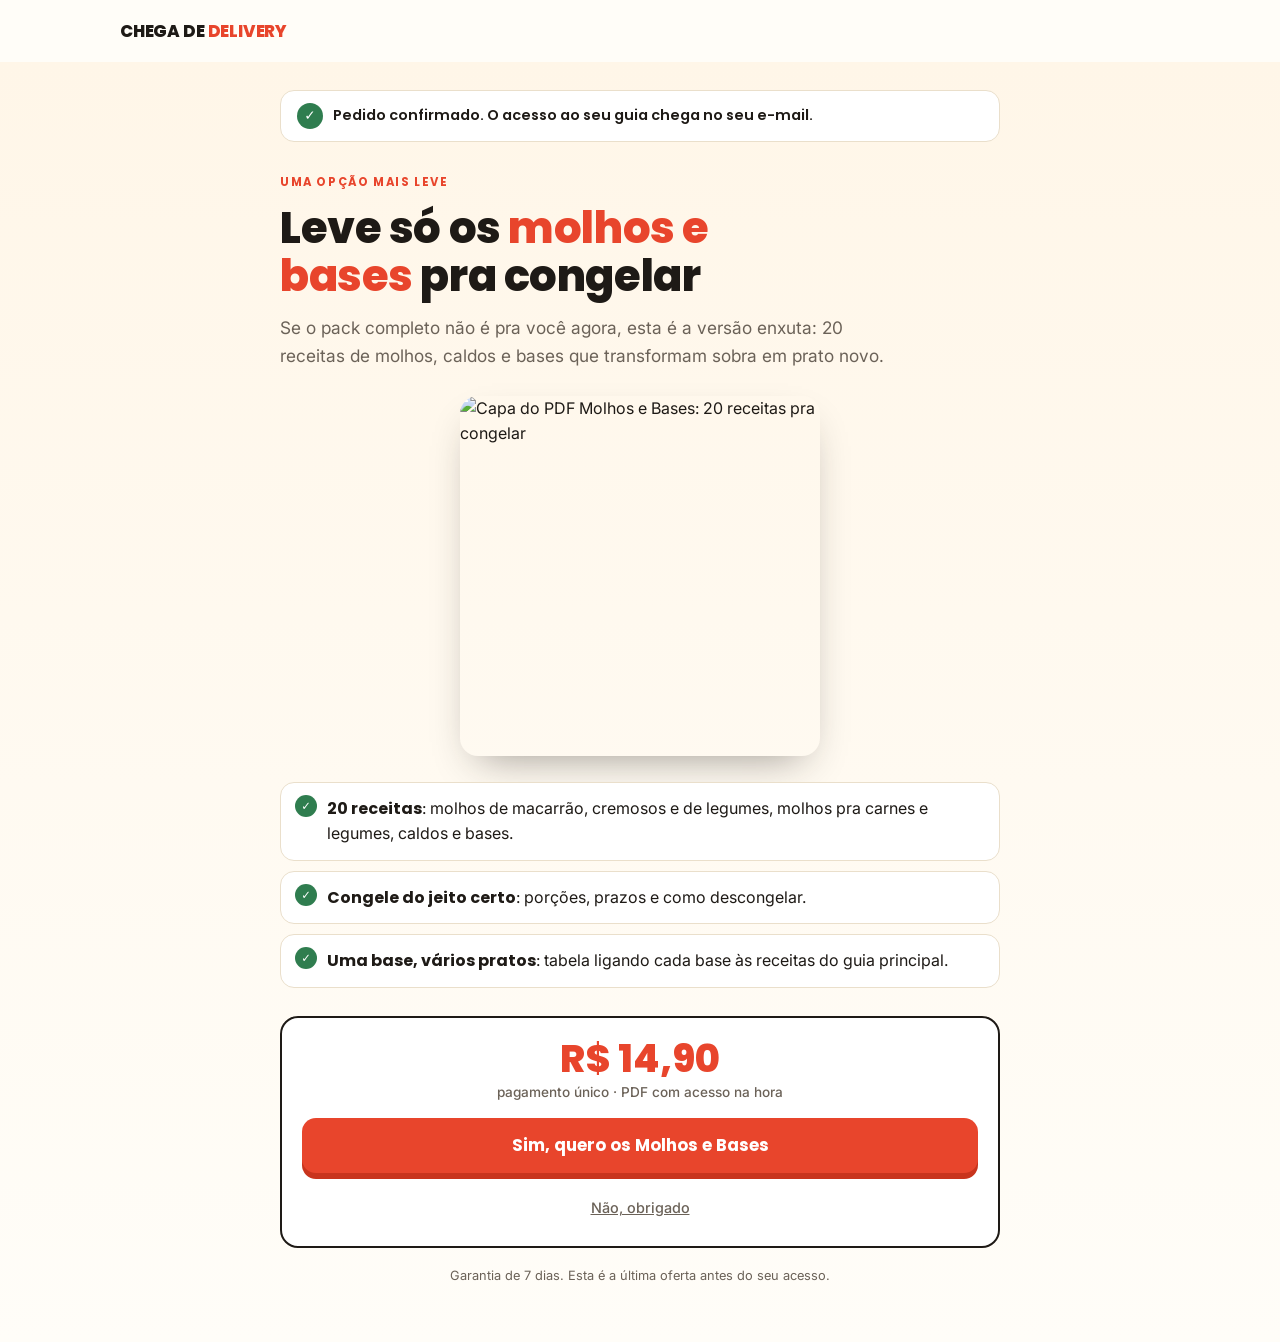
==== molhos-e-bases.html @ 117c8f9f "Add files via upload" ====
<!doctype html>
<html lang="pt-BR">
<head>
<meta charset="utf-8">
<meta name="viewport" content="width=device-width,initial-scale=1,viewport-fit=cover">
<title>Molhos e Bases · Chega de Delivery</title>
<meta name="robots" content="noindex,nofollow">
<meta name="theme-color" content="#E8452C">
<link rel="icon" href="data:image/svg+xml,%3Csvg xmlns='http://www.w3.org/2000/svg' viewBox='0 0 64 64'%3E%3Crect width='64' height='64' rx='14' fill='%23E8452C'/%3E%3Crect x='14' y='20' width='36' height='26' rx='6' fill='%23FFF6E8'/%3E%3Ccircle cx='38' cy='33' r='7' fill='%23F6B93B'/%3E%3C/svg%3E">
<link rel="preconnect" href="https://fonts.googleapis.com"><link rel="preconnect" href="https://fonts.gstatic.com" crossorigin>
<link href="https://fonts.googleapis.com/css2?family=Inter:wght@400;500;600&family=Poppins:wght@500;600;700;800&display=swap" rel="stylesheet">
<link rel="stylesheet" href="assets/style.css">
<style>
.up{padding-block:28px 56px;background:linear-gradient(180deg,var(--cream),var(--paper))}
.up .wrap{max-width:760px}
.ok{display:flex;gap:10px;align-items:center;background:#fff;border:1.5px solid var(--line);border-radius:14px;padding:12px 16px;font:600 .9rem/1.35 var(--f-h);margin-bottom:26px}
.ok i{flex:none;width:26px;height:26px;border-radius:50%;background:var(--green);color:#fff;font:800 .85rem/26px var(--f-h);text-align:center;font-style:normal}
.up h1{font-size:clamp(1.8rem,6.6vw,2.7rem);margin:10px 0 14px}
.up .cv{width:min(100%,360px);margin:26px auto;border-radius:var(--r);box-shadow:0 18px 40px -18px rgba(30,26,22,.45)}
.list{list-style:none;padding:0;margin:22px 0;display:grid;gap:10px}
.list li{position:relative;background:#fff;border:1.5px solid var(--line);border-radius:14px;padding:13px 16px 13px 46px}
.list li::before{content:"✓";position:absolute;left:14px;top:12px;width:22px;height:22px;border-radius:50%;background:var(--green);color:#fff;font:800 .72rem/22px var(--f-h);text-align:center}
.list b{font-family:var(--f-h)}
.buy{background:#fff;border:2px solid var(--ink);border-radius:var(--r);padding:22px 20px;text-align:center;margin-top:28px}
.buy .pr{font:800 2.4rem/1 var(--f-h);color:var(--tomato)}
.buy .pr small{display:block;font:500 .85rem var(--f-b);color:var(--muted);margin-top:6px}
.buy .btn{width:100%;margin-top:18px}
.no{display:block;margin:18px auto 0;background:none;border:0;color:var(--muted);font:500 .9rem var(--f-b);text-decoration:underline;cursor:pointer;padding:8px}
.fine{font-size:.8rem;color:var(--muted);margin-top:18px;text-align:center}
</style>
</head>
<body>
<header class="top"><div class="wrap">
  <span class="brand">CHEGA DE <i>DELIVERY</i></span>
</div></header>
<main>
<section class="up"><div class="wrap">

  <div class="ok"><i>✓</i><span>Pedido confirmado. O acesso ao seu guia chega no seu e-mail.</span></div>
  <span class="eyebrow">Uma opção mais leve</span>
  <h1>Leve só os <span class="hl">molhos e bases</span> pra congelar</h1>
  <p class="lead">Se o pack completo não é pra você agora, esta é a versão enxuta: 20 receitas de molhos, caldos e bases que transformam sobra em prato novo.</p>
  <img class="cv" src="assets/img/molhos-e-bases.webp" width="640" height="640" alt="Capa do PDF Molhos e Bases: 20 receitas pra congelar">
  <ul class="list">
    <li><b>20 receitas</b>: molhos de macarrão, cremosos e de legumes, molhos pra carnes e legumes, caldos e bases.</li>
    <li><b>Congele do jeito certo</b>: porções, prazos e como descongelar.</li>
    <li><b>Uma base, vários pratos</b>: tabela ligando cada base às receitas do guia principal.</li>
  </ul>
  <div class="buy">
    <div class="pr">R$ 14,90<small>pagamento único · PDF com acesso na hora</small></div>
    <button type="button" class="btn kirvano-payment-trigger">Sim, quero os Molhos e Bases</button>
    <button type="button" class="no kirvano-refuse-trigger">Não, obrigado</button>
  </div>
  <p class="fine">Garantia de 7 dias. Esta é a última oferta antes do seu acesso.</p>

</div></section>
</main>
<script>
  var offer = "6597bd7a-7107-4d03-a66f-29634cfbce99";
  var nextPageURL = null;
  var refusePageURL = null;
</script>
<script src="https://snippets.kirvano.com/upsell.min.js"></script>
</body>
</html>
---- assets/style.css ----
:root{
  --tomato:#E8452C; --tomato-d:#C8341D; --ink:#1E1A16; --cream:#FFF6E8; --mustard:#F6B93B; --green:#2F7D4F; --paper:#FFFDF8;
  --muted:#6B6258; --line:#EADFCB; --r:18px;
  --f-h:'Poppins',system-ui,-apple-system,'Segoe UI',sans-serif; --f-b:'Inter',system-ui,-apple-system,'Segoe UI',sans-serif;
}
*{box-sizing:border-box}
html{scroll-behavior:smooth;-webkit-text-size-adjust:100%}
body{margin:0;background:var(--paper);color:var(--ink);font:400 16px/1.6 var(--f-b);-webkit-font-smoothing:antialiased}
body.has-sticky{padding-bottom:84px}
img{max-width:100%;height:auto;display:block}
a{color:inherit}
h1,h2,h3{font-family:var(--f-h);line-height:1.12;margin:0;text-wrap:balance;letter-spacing:-.01em}
h1{font-weight:800;font-size:clamp(2rem,7.4vw,3.5rem)}
h2{font-weight:800;font-size:clamp(1.55rem,5.4vw,2.4rem)}
h3{font-weight:700;font-size:1.1rem}
p{margin:0}
.wrap{width:100%;max-width:1080px;margin:0 auto;padding-inline:20px}
.hl{color:var(--tomato)}
.eyebrow{font:700 .72rem/1 var(--f-h);letter-spacing:.14em;text-transform:uppercase;color:var(--tomato)}
section{padding-block:56px}
.lead{font-size:1.08rem;color:var(--muted);max-width:56ch}

/* barra de promoção */
.promo{display:flex;justify-content:center;align-items:center;gap:12px;flex-wrap:wrap;background:var(--ink);color:#fff;font-size:.82rem;padding:9px 16px;text-decoration:none;text-align:center}
.promo[hidden]{display:none}
.promo b{color:var(--mustard)}
.promo .t{font-family:var(--f-h);font-weight:700;font-variant-numeric:tabular-nums;background:var(--tomato);padding:2px 10px;border-radius:99px}

/* topo */
.top .wrap{display:flex;align-items:center;justify-content:space-between;height:62px}
.brand{font:800 1.05rem/1 var(--f-h);text-decoration:none;letter-spacing:-.01em}
.brand i{font-style:normal;color:var(--tomato)}
.top .mini{font:600 .85rem var(--f-h);text-decoration:none;color:var(--tomato)}

/* botões */
.btn{display:inline-flex;align-items:center;justify-content:center;gap:8px;background:var(--tomato);color:#fff;font:700 1.05rem/1.2 var(--f-h);padding:17px 28px;border-radius:14px;text-decoration:none;border:0;cursor:pointer;box-shadow:0 6px 0 var(--tomato-d);transition:transform .08s,box-shadow .08s;text-align:center}
.btn:hover{transform:translateY(2px);box-shadow:0 4px 0 var(--tomato-d)}
.btn:active{transform:translateY(5px);box-shadow:0 1px 0 var(--tomato-d)}
.btn.block{display:flex;width:100%}
.btn small{font-weight:500;opacity:.9;font-size:.85em}
.note{font-size:.84rem;color:var(--muted)}

/* hero */
.hero{padding-block:28px 56px;background:linear-gradient(180deg,var(--cream),var(--paper))}
.hero .grid{display:grid;gap:36px;align-items:center}
.hero h1{margin:14px 0 18px}
.hero .lead{margin-bottom:26px}
.hero .cta{display:flex;flex-direction:column;gap:12px;align-items:flex-start}
.hero .cta .btn{width:100%}
.pills{display:flex;flex-wrap:wrap;gap:8px;margin-top:22px}
.pills span{background:#fff;border:1.5px solid var(--line);border-radius:99px;padding:6px 13px;font:600 .8rem var(--f-h)}
.cover{position:relative;max-width:360px;margin-inline:auto}
.cover img{border-radius:10px;box-shadow:0 24px 50px -18px rgba(30,26,22,.45),0 4px 0 rgba(0,0,0,.04);transform:rotate(-2.5deg)}
.cover .tag{position:absolute;right:-6px;bottom:-14px;background:var(--mustard);color:var(--ink);font:800 .9rem/1.15 var(--f-h);padding:12px 16px;border-radius:14px;transform:rotate(4deg);box-shadow:0 8px 20px -8px rgba(0,0,0,.4)}

/* faixa */
.strip{background:var(--tomato);color:#fff;padding-block:26px}
.strip .wrap{display:grid;grid-template-columns:repeat(3,1fr);gap:10px;text-align:center}
.strip b{display:block;font:800 clamp(1.6rem,6vw,2.4rem)/1 var(--f-h)}
.strip span{font-size:.78rem;opacity:.95;display:block;margin-top:6px;line-height:1.3}

/* dor */
.pain{background:var(--paper)}
.pain h2{margin:10px 0 18px}
.pain ul{list-style:none;padding:0;margin:26px 0 0;display:grid;gap:12px}
.pain li{background:var(--cream);border-radius:var(--r);padding:16px 18px 16px 52px;position:relative;border:1.5px solid var(--line)}
.pain li::before{content:"✕";position:absolute;left:18px;top:15px;width:24px;height:24px;border-radius:50%;background:var(--tomato);color:#fff;font:800 .72rem/24px var(--f-h);text-align:center}
.pain .turn{margin-top:26px;font:700 1.15rem/1.35 var(--f-h)}

/* como funciona */
.how{background:var(--ink);color:#fff}
.how h2{margin:10px 0 30px}
.how .eyebrow{color:var(--mustard)}
.steps{display:grid;gap:16px;counter-reset:s}
.step{background:rgba(255,255,255,.07);border-radius:var(--r);padding:20px 20px 20px 70px;position:relative}
.step::before{counter-increment:s;content:counter(s);position:absolute;left:18px;top:18px;width:38px;height:38px;border-radius:50%;background:var(--mustard);color:var(--ink);font:800 1.1rem/38px var(--f-h);text-align:center}
.step h3{margin-bottom:4px}
.step p{color:#E6DCCB;font-size:.95rem}
.how .tl{margin-top:30px;display:grid;gap:24px;align-items:center}
.how .tl img{border-radius:10px;max-width:340px;margin-inline:auto;box-shadow:0 20px 40px -16px rgba(0,0,0,.6)}

/* conteúdo */
.inside{background:var(--cream)}
.inside h2{margin:10px 0 12px}
.items{display:grid;gap:18px;margin-top:30px;grid-template-columns:1fr}
.item{background:#fff;border:1.5px solid var(--line);border-radius:var(--r);padding:14px;display:grid;grid-template-columns:104px 1fr;gap:14px;align-items:center}
.item img{border-radius:8px;border:1px solid var(--line)}
.item h3{margin-bottom:4px;font-size:1rem}
.item p{font-size:.9rem;color:var(--muted);line-height:1.45}
.item .n{color:var(--tomato);font-weight:800}

/* calculadora (espaço reservado) */
#calculadora[hidden]{display:none}

/* exemplo de receita */
.sample .grid{display:grid;gap:30px;align-items:center}
.sample h2{margin:10px 0 14px}
.sample img{max-width:340px;margin-inline:auto;border-radius:10px;box-shadow:0 20px 44px -18px rgba(30,26,22,.4);border:1px solid var(--line)}
.checks{list-style:none;padding:0;margin:18px 0 0;display:grid;gap:10px}
.checks li{padding-left:30px;position:relative}
.checks li::before{content:"✓";position:absolute;left:0;top:1px;width:21px;height:21px;border-radius:50%;background:var(--green);color:#fff;font:800 .72rem/21px var(--f-h);text-align:center}

/* oferta */
.offer{background:linear-gradient(180deg,var(--paper),var(--cream))}
.offer .head{text-align:center;margin-bottom:28px}
.offer .head h2{margin-top:10px}
.box{max-width:520px;margin:0 auto;background:#fff;border:3px solid var(--ink);border-radius:24px;padding:26px 22px;box-shadow:10px 10px 0 var(--mustard)}
.box .name{font:800 1.25rem var(--f-h)}
.box .sub{color:var(--muted);font-size:.9rem;margin-bottom:16px}
.box ul{list-style:none;padding:0;margin:0 0 20px;display:grid;gap:9px;font-size:.96rem}
.box li{padding-left:28px;position:relative}
.box li::before{content:"✓";position:absolute;left:0;top:2px;width:20px;height:20px;border-radius:50%;background:var(--green);color:#fff;font:800 .68rem/20px var(--f-h);text-align:center}
.priceline{border-top:2px dashed var(--line);padding-top:18px;margin-bottom:16px;text-align:center}
.price{font:800 3rem/1 var(--f-h);color:var(--tomato)}
.price small{font-size:1rem;font-weight:700;color:var(--ink);margin-right:4px}
.then{margin-top:8px;font-size:.92rem;color:var(--muted)}
.then b{color:var(--ink)}
.cd{margin-top:12px;font-size:.88rem;background:var(--cream);border-radius:12px;padding:9px 12px;display:inline-block}
.cd b{font-family:var(--f-h);font-variant-numeric:tabular-nums;color:var(--tomato)}
.safe{display:flex;flex-wrap:wrap;gap:6px 14px;justify-content:center;margin-top:14px;font-size:.8rem;color:var(--muted)}
.guar{max-width:520px;margin:22px auto 0;display:grid;grid-template-columns:54px 1fr;gap:14px;align-items:center;font-size:.92rem;color:var(--muted)}
.guar .seal{width:54px;height:54px;border-radius:50%;background:var(--green);color:#fff;font:800 1.2rem/54px var(--f-h);text-align:center}
.guar b{color:var(--ink)}

/* honestidade */
.honest .card{background:var(--ink);color:#fff;border-radius:24px;padding:28px 22px}
.honest h2{margin:10px 0 16px;font-size:clamp(1.4rem,5vw,2rem)}
.honest .eyebrow{color:var(--mustard)}
.honest p{color:#E6DCCB;margin-bottom:12px}
.honest p:last-child{margin-bottom:0}

/* faq */
.faq h2{margin-bottom:22px}
details{border-bottom:1.5px solid var(--line);padding:4px 0}
summary{cursor:pointer;list-style:none;font:700 1rem/1.35 var(--f-h);padding:16px 34px 16px 0;position:relative}
summary::-webkit-details-marker{display:none}
summary::after{content:"+";position:absolute;right:4px;top:12px;font:700 1.5rem/1 var(--f-h);color:var(--tomato);transition:transform .2s}
details[open] summary::after{transform:rotate(45deg)}
details p{padding:0 0 18px;color:var(--muted);max-width:62ch}

/* final */
.final{background:var(--tomato);color:#fff;text-align:center}
.final h2{margin-bottom:14px}
.final p{margin:0 auto 24px;max-width:46ch;opacity:.96}
.final .btn{background:var(--mustard);color:var(--ink);box-shadow:0 6px 0 #C9921A}
.final .btn:hover{box-shadow:0 4px 0 #C9921A}
.final .btn:active{box-shadow:0 1px 0 #C9921A}

/* rodapé */
footer{background:var(--ink);color:#CFC5B4;font-size:.8rem;padding-block:34px}
footer .links{display:flex;flex-wrap:wrap;gap:8px 18px;margin-bottom:14px}
footer a{color:#fff}
footer p+p{margin-top:8px}

/* barra fixa mobile */
.sticky{position:fixed;left:0;right:0;bottom:0;z-index:30;background:#fff;border-top:2px solid var(--ink);padding:10px 16px calc(10px + env(safe-area-inset-bottom,0px));display:flex;align-items:center;gap:12px;transform:translateY(110%);transition:transform .25s}
.sticky.show{transform:none}
.sticky .p{font:800 1.3rem/1 var(--f-h);color:var(--tomato);white-space:nowrap}
.sticky .p small{display:block;font:500 .68rem var(--f-b);color:var(--muted);margin-top:3px}
.sticky .btn{flex:1;padding:13px 14px;font-size:.98rem;box-shadow:0 4px 0 var(--tomato-d)}

/* cookies */
.cookie{position:fixed;left:12px;right:12px;bottom:12px;z-index:40;background:var(--ink);color:#fff;border-radius:16px;padding:16px;font-size:.85rem;display:none;gap:12px;flex-direction:column;box-shadow:0 14px 40px rgba(0,0,0,.35);max-width:520px;margin-inline:auto}
.cookie.show{display:flex}
.cookie a{color:var(--mustard)}
.cookie .b{display:flex;gap:10px}
.cookie button{flex:1;padding:11px;border-radius:10px;border:0;font:700 .9rem var(--f-h);cursor:pointer}
.cookie .ok{background:var(--mustard);color:var(--ink)}
.cookie .no{background:rgba(255,255,255,.14);color:#fff}

/* páginas legais */
.doc{padding-block:40px 64px}
.doc .wrap{max-width:760px}
.doc h1{font-size:clamp(1.7rem,6vw,2.4rem);margin-bottom:6px}
.doc .meta{color:var(--muted);font-size:.85rem;margin-bottom:26px}
.doc h2{font-size:1.15rem;margin:28px 0 8px}
.doc p,.doc li{color:#3B342C}
.doc p{margin-bottom:12px}
.doc ul,.doc ol{padding-left:22px;display:grid;gap:8px}

@media (min-width:760px){
  section{padding-block:84px}
  .hero{padding-block:48px 84px}
  .hero .grid{grid-template-columns:1.15fr .85fr;gap:56px}
  .hero .cta{flex-direction:row;align-items:center;gap:18px}
  .hero .cta .btn{width:auto;white-space:nowrap;flex:none}
  .steps{grid-template-columns:repeat(3,1fr)}
  .how .tl{grid-template-columns:1fr 1fr;gap:48px}
  .items{grid-template-columns:repeat(2,1fr)}
  .sample .grid{grid-template-columns:.8fr 1.2fr;gap:56px}
  .box{padding:34px 34px}
  .sticky{display:none}
  body.has-sticky{padding-bottom:0}
  .pain ul{grid-template-columns:repeat(2,1fr)}
}
@media (prefers-reduced-motion:reduce){html{scroll-behavior:auto}.btn,.sticky{transition:none}}
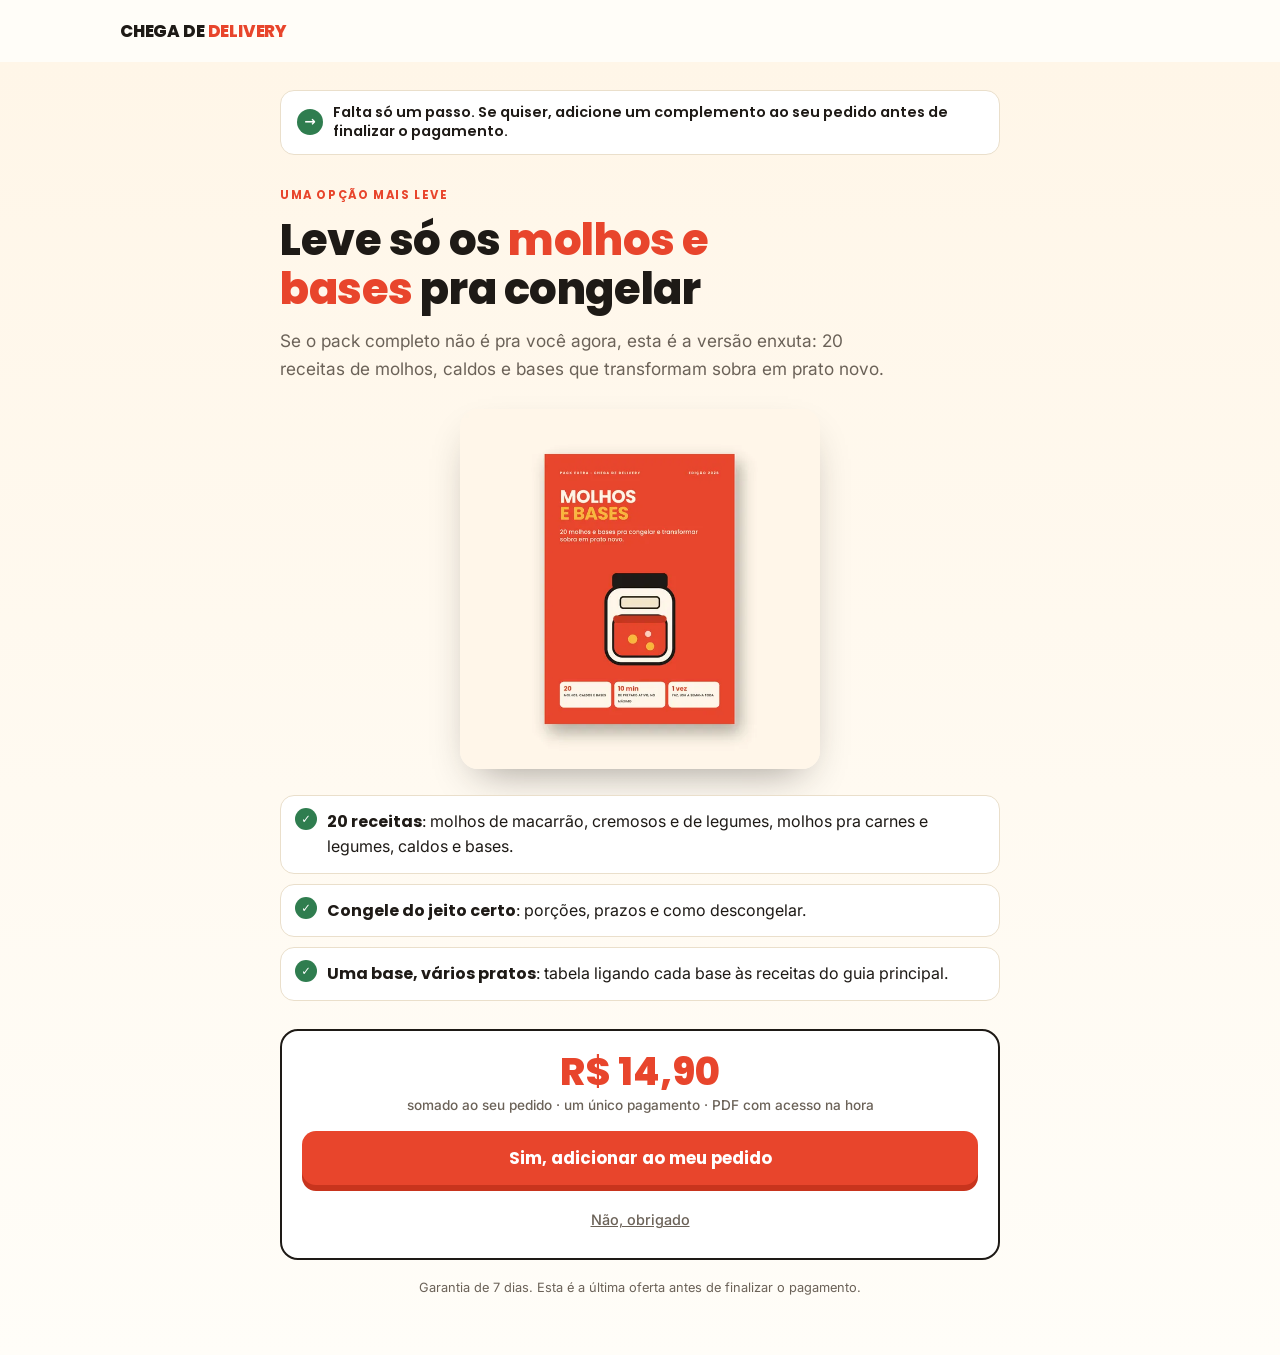
==== commit 8d7f3a4c: "Add files via upload" ====
--- a/molhos-e-bases.html
+++ b/molhos-e-bases.html
@@ -36,7 +36,7 @@
 <main>
 <section class="up"><div class="wrap">
 
-  <div class="ok"><i>✓</i><span>Pedido confirmado. O acesso ao seu guia chega no seu e-mail.</span></div>
+  <div class="ok"><i>→</i><span>Falta só um passo. Se quiser, adicione um complemento ao seu pedido antes de finalizar o pagamento.</span></div>
   <span class="eyebrow">Uma opção mais leve</span>
   <h1>Leve só os <span class="hl">molhos e bases</span> pra congelar</h1>
   <p class="lead">Se o pack completo não é pra você agora, esta é a versão enxuta: 20 receitas de molhos, caldos e bases que transformam sobra em prato novo.</p>
@@ -47,11 +47,11 @@
     <li><b>Uma base, vários pratos</b>: tabela ligando cada base às receitas do guia principal.</li>
   </ul>
   <div class="buy">
-    <div class="pr">R$ 14,90<small>pagamento único · PDF com acesso na hora</small></div>
-    <button type="button" class="btn kirvano-payment-trigger">Sim, quero os Molhos e Bases</button>
+    <div class="pr">R$ 14,90<small>somado ao seu pedido · um único pagamento · PDF com acesso na hora</small></div>
+    <button type="button" class="btn kirvano-payment-trigger">Sim, adicionar ao meu pedido</button>
     <button type="button" class="no kirvano-refuse-trigger">Não, obrigado</button>
   </div>
-  <p class="fine">Garantia de 7 dias. Esta é a última oferta antes do seu acesso.</p>
+  <p class="fine">Garantia de 7 dias. Esta é a última oferta antes de finalizar o pagamento.</p>
 
 </div></section>
 </main>
